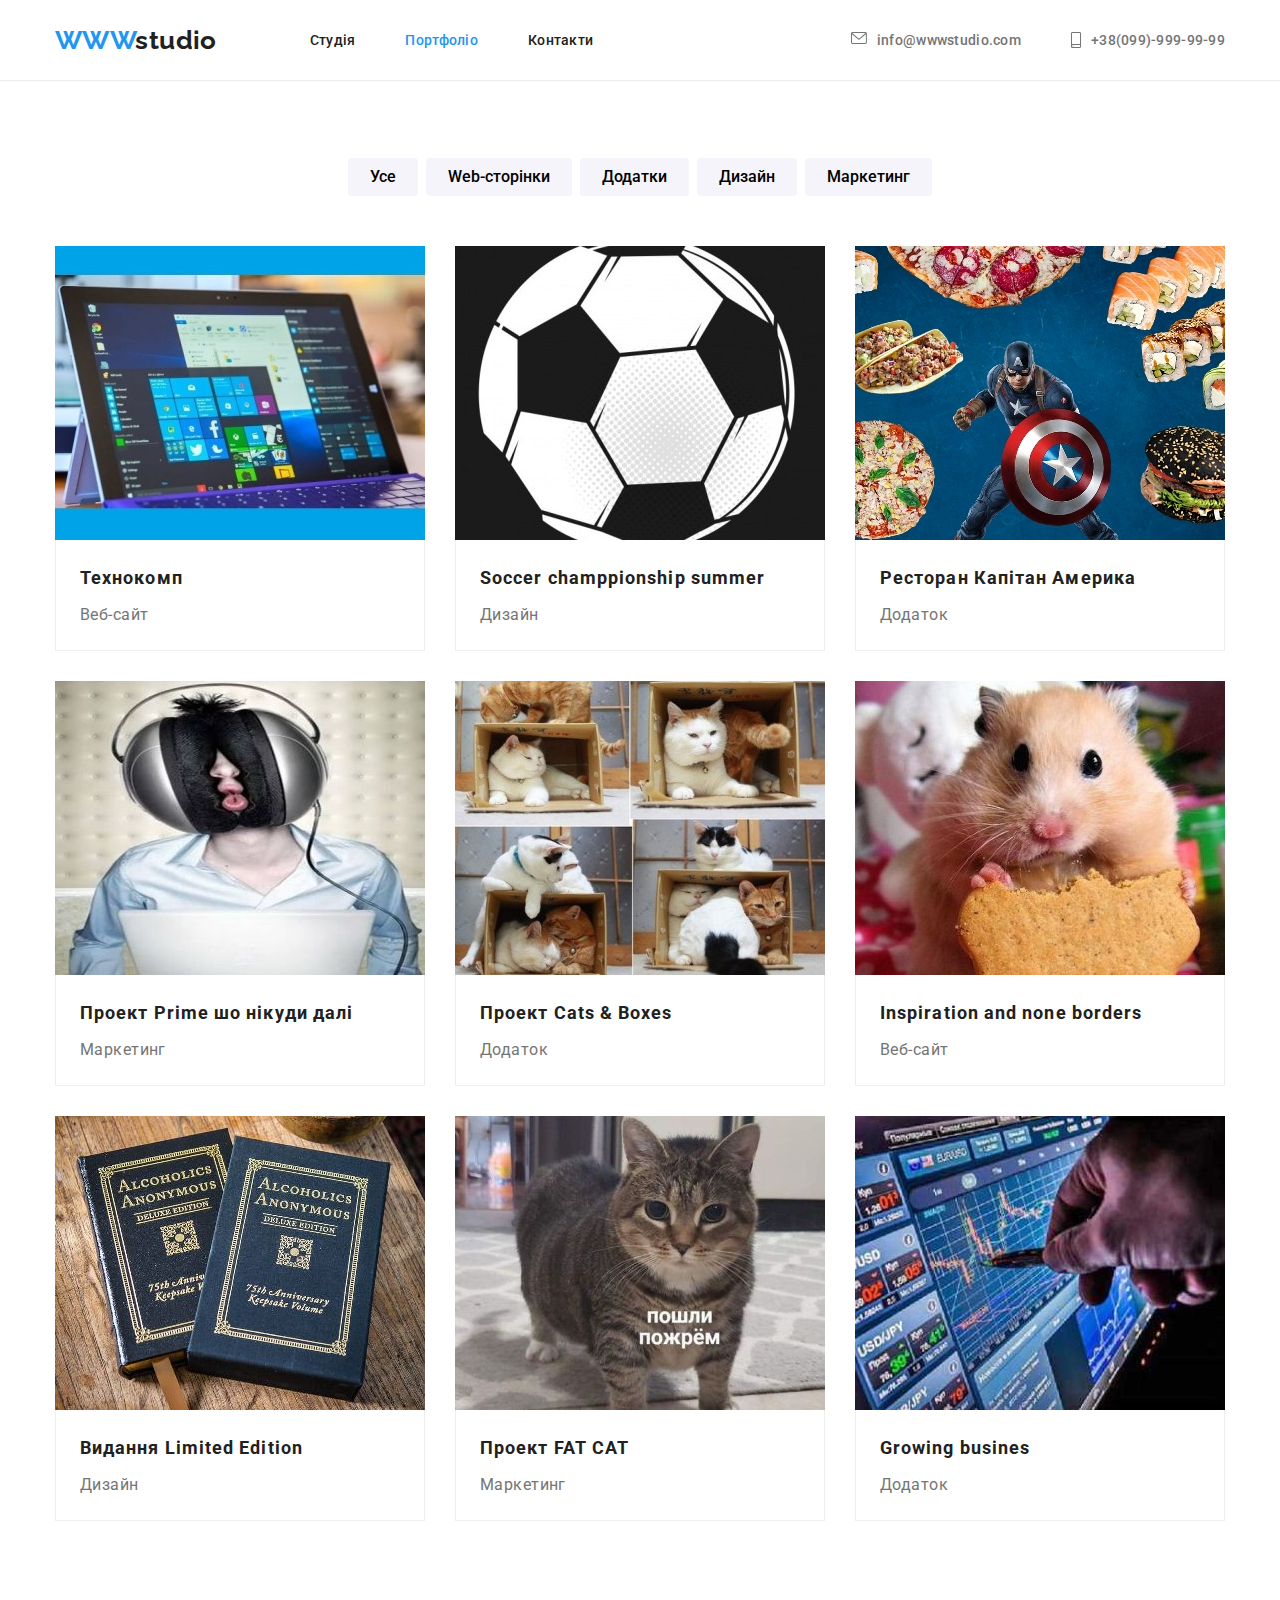
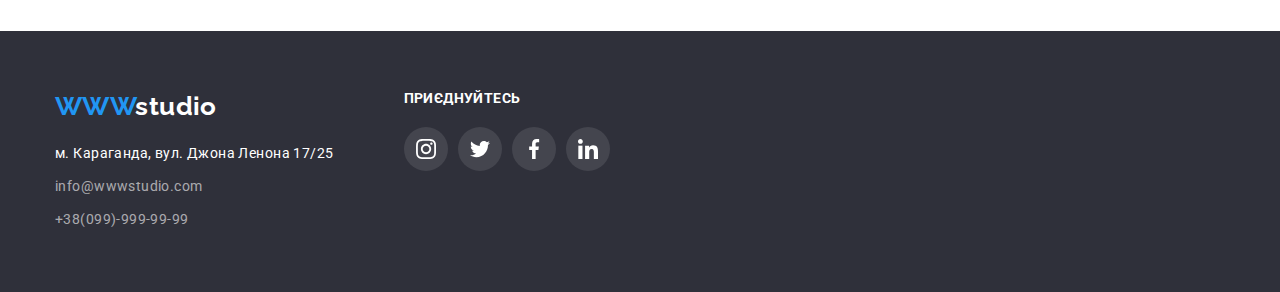
==== pages/portfolio.html @ 4952d4d1 "copy from homework4" ====
<!DOCTYPE html>
<html lang="uk">

<head>
    <meta charset="UTF-8">
    <meta name="viewport" content="width=device-width, initial-scale=1.0">
    <link rel="stylesheet" href="https://cdnjs.cloudflare.com/ajax/libs/modern-normalize/1.0.0/modern-normalize.min.css">
    <link rel="preconnect" href="https://fonts.gstatic.com">
    <link href="https://fonts.googleapis.com/css2?family=Raleway:wght@700;900&family=Roboto:wght@400;500;700&display=swap"
        rel="stylesheet">
    <link rel="stylesheet" href="../css/styles.css">
    <title>Портфоліо</title>
</head>

<body>
    <!-- Шапка -->
    <header class="header">
        <div class="container">
            <a class="logo" href="../index.html"><span>WWW</span>studio</a>
            <nav>
                <ul class="navigation">
                    <li><a href="../index.html">Студія</a></li>
                    <li><a href="./portfolio.html" class="selected-page">Портфоліо</a></li>
                    <li><a href="">Контакти</a></li>
                </ul>
            </nav>
            <ul class="header-contacts">
                <li>
                    <a href="mailto:info@wwwstudio.com">
                        <svg width="16" height="12">
                            <use href="../images/icons.svg#icon-email"></use>
                        </svg>
                        info@wwwstudio.com
                    </a>
                </li>
                <li>
                    <a href="tel:+38(099)-999-99-99">
                        <svg width="10" height="16">
                            <use href="../images/icons.svg#icon-smartphone"></use>
                        </svg>
                        +38(099)-999-99-99
                    </a>
                </li>
            </ul>
        </div>
    </header>

    <main>
        <!-- Приклади робіт-->
        <section class="container section-projects">
            <h2 class="visually-hidden">Приклади робіт</h2>
            <ul class="filter">
                <li><button type="button">Усе</button></li>
                <li><button type="button">Web-сторінки</button></li>
                <li><button type="button">Додатки</button></li>
                <li><button type="button">Дизайн</button></li>
                <li><button type="button">Маркетинг</button></li>
            </ul>
            <ul class="projects">
                <li>
                    <a href=""> 
                        <img src="../images/portfolio-1.jpg" width="370" alt="Фото ноутбука">
                        <div class="project-caption">
                            <h3>Технокомп</h3>
                            <p>Веб-сайт</p>
                        </div>
                    </a>
                </li>
                <li>
                    <a href="">
                        <img src="../images/portfolio-2.jpg" width="370" alt="Постер чемпіонату 2020 з футбольним м’ячем">
                        <div class="project-caption">
                            <h3>Soccer champpionship summer</h3>
                            <p>Дизайн</p>
                        </div>
                    </a>
                </li>
                <li>
                    <a href="">
                        <img src="../images/portfolio-3.jpg" width="370" alt="Фото Капітана Америка та смаколиків">
                        <div class="project-caption">
                            <h3>Ресторан Капітан Америка</h3>
                            <p>Додаток</p>
                        </div>
                    </a>
                </li>
                <li>
                    <a href="">
                        <img src="../images/portfolio-4.jpg" width="370" alt="Фото хлопа затисненого в навушниках">
                        <div class="project-caption">
                            <h3>Проект Prime шо нікуди далі</h3>
                            <p>Маркетинг</p>
                        </div>
                    </a>
                </li>
                <li>
                    <a href="">
                        <img src="../images/portfolio-5.jpg" width="370" alt="Фото коробок з котами">
                        <div class="project-caption">
                            <h3>Проект Cats & Boxes</h3>
                            <p>Додаток</p>
                        </div>
                    </a>
                </li>
                <li>
                    <a href="">
                        <img src="../images/portfolio-6.jpg" width="370" alt="Фото хом’яка що їсть печиво">
                        <div class="project-caption">
                            <h3>Inspiration and none borders</h3>
                            <p>Веб-сайт</p>
                        </div>
                    </a>
                </li>
                <li>
                    <a href="">
                        <img src="../images/portfolio-7.jpg" width="370" alt="Фото книжок з написом анонімні алкоголики">
                        <div class="project-caption">
                            <h3>Видання Limited Edition</h3>
                            <p>Дизайн</p>
                        </div>
                    </a>
                </li>
                <li>
                    <a href="">
                        <img src="../images/portfolio-8.jpg" width="370" alt="Фото кота і напис пішли їсти">
                        <div class="project-caption">
                            <h3>Проект FAT CAT</h3>
                            <p>Маркетинг</p>
                        </div>
                    </a>
                </li>
                <li>
                    <a href="">
                        <img src="../images/portfolio-9.jpg" width="370" alt="Фото екрану з графіками">
                        <div class="project-caption">
                            <h3>Growing busines</h3>
                            <p>Додаток</p>
                        </div>
                    </a>
                </li>
            </ul>
        </section>
    </main>

    <!-- Футер -->
    <footer class="footer">
        <div class="container">
            <div class="logo-addres">
                <a class="logo" href="../index.html"><span>WWW</span>studio</a>
                <address class="footer-address">
                    <a href="">м. Караганда, вул. Джона Ленона 17/25</a>
                    <a href="mailto:info@wwwstudio.com"> info@wwwstudio.com</a>
                    <a href="tel:+38(099)-999-99-99">+38(099)-999-99-99</a>
                </address>
            </div>
            <div>
                <h3>Приєднуйтесь</h3>
                <ul class="soucial-links">
                    <li>
                        <a href="">
                            <svg width="20" height="20">
                                <use href="../images/icons.svg#icon-instagram"></use>
                            </svg>
                        </a>
                    </li>
                    <li>
                        <a href="">
                            <svg width="20" height="20">
                                <use href="../images/icons.svg#icon-twitter"></use>
                            </svg>
                        </a>
                    </li>
                    <li>
                        <a href="">
                            <svg width="20" height="20">
                                <use href="../images/icons.svg#icon-facebook"></use>
                            </svg>
                        </a>
                    </li>
                    <li>
                        <a href="">
                            <svg width="20" height="20">
                                <use href="../images/icons.svg#icon-linkedin"></use>
                            </svg>
                        </a>
                    </li>
                </ul>
            </div>
        </div>
    </footer>
</body>

</html>
---- css/styles.css ----
/*
index.html
text colors:
    #212121 - main (nav, h, logo color2)
    #757575 - auxiliary (p, nav button adres/phone)
    #2196f3 - accent (logo color1, activ)
    #FFFFFF - footer h, footer logo color1, hero caption
    #FFFFFF 60%  - futer p
backgrunds colors:
    #FFFFFF - nav, cards
    #2196f3 - button
    #E5E5E5 - section
    #F5F4FA - section alternative
    #2F303A - footer: 

portfolio.html
text colors:
    #212121 - main (nav, h, logo color2, unhovered filters)
    #757575 - auxiliary (p, nav button adres/phone)
    #2196f3 - logo color1, activ nav
    #FFFFFF - footer h, footer logo color1, hovered filters
    #FFFFFF 60%  - futer p:
backgrunds colors:
    #FFFFFF - nav, cards
    #ECECEC -portfolio line "heder-section"
    #E5E5E5 - section
    #F5F4FA - unhovered filters
    #2196f3 - hovered filters
    #EEEEEE cards border
    #2F303A - footer: 

    add fonts
    font-family: 'Raleway', sans-serif;
    
*/

:root {
  --main-text-color: #212121;
  --auxiliary-text-color: #757575;
  --accent-color: #2196f3;
  --section-bg-color: #f5f4fa;
  --additional-color: #ffffff;
  --second-additional-color: rgba(255, 255, 255, 0.6);
}

/* Basic teg-style settings*/
h1,
h2,
h3,
p {
  margin-top: 0;
  margin-bottom: 0;
}
ul {
  list-style: none;
  padding-left: 0;
  margin-top: 0;
  margin-bottom: 0;
}
a {
  text-decoration: none;
  color: inherit;
  display: block;
  /* background-color: red; */
}
img {
  display: block;
  max-width: 100%;
  height: auto;
}
svg {
  display: block;
}
p {
  color: var(--auxiliary-text-color);
}
body {
  background-color: var(--additional-color);
  color: var(--main-text-color);

  font-family: 'Roboto', sans-serif;
  font-style: normal;
  font-weight: normal;
  font-size: 14px;
  line-height: 1.14;
  letter-spacing: 0.03em;
}

h2 {
  font-weight: 700;
  font-size: 36px;
  line-height: 1.17;
  text-align: center;
  margin-bottom: 50px;
}

/* Special teg-style settings*/

.visually-hidden {
  position: absolute;
  width: 1px;
  height: 1px;
  margin: -1px;
  border: 0;
  padding: 0;
  clip: rect(0 0 0 0);
  overflow: hidden;
}

/* containers */
.container {
  width: 1200px;
  padding-left: 15px;
  padding-right: 15px;
  margin: 0 auto;
}

/* logo*/
.logo span,
.selected-page {
  color: var(--accent-color);
}
.logo {
  margin-right: 93px;
  font-family: Raleway;
  font-weight: 700;
  font-size: 26px;
  line-height: 1.19;
}
/* header navigation*/
.header {
  /* border-bottom: 1px solid #ececec; */
  box-shadow: 0px 1px 1px #ececec;
}
.header .container {
  display: flex;
  align-items: center;
}
.navigation {
  display: flex;
}
.navigation li:not(:last-child) {
  margin-right: 50px;
}
.header-contacts {
  display: flex;
  margin-left: auto;
}
.header-contacts li:not(:last-child) {
  margin-right: 50px;
}

.header-contacts svg {
  margin-right: 10px;
}
.navigation a,
.header-contacts a {
  padding-top: 32px;
  padding-bottom: 32px;
  font-weight: 500;
  line-height: 1.17;
  letter-spacing: 0.02em;
}
.header-contacts a {
  color: var(--auxiliary-text-color);
  display: flex;
}
.navigation a:hover,
.navigation a:focus,
.header-contacts a:hover,
.header-contacts a:focus {
  color: var(--accent-color);
  --color5: var(--accent-color);
}
/* footer*/
.footer {
  color: var(--additional-color);
  background-color: #2f303a;
}
.logo-addres {
  margin-right: 70px;
}
.footer-address {
  display: flex;
  flex-direction: column;
  font-style: normal;
  line-height: 1.71;
}
.footer .container {
  display: flex;
  padding-top: 60px;
  padding-bottom: 60px;
}
.footer .logo {
  margin-bottom: 20px;
}
.footer a {
  width: fit-content;
}
.footer-address a:not(:first-child) {
  margin-top: 9px;
  color: var(--second-additional-color);
}
.footer h3 {
  margin-bottom: 20px;
  font-size: 14px;
  font-weight: 700;
  text-transform: uppercase;
}
.footer .soucial-links {
  display: flex;
}
.footer .soucial-links li:not(:last-child) {
  margin-right: 10px;
}
.footer .soucial-links a {
  width: 44px;
  height: 44px;
  display: flex;
  justify-content: center;
  align-items: center;
  border-radius: 50%;
  background-color: rgba(255, 255, 255, 0.1);
  --color3: var(--additional-color);
}
.footer .soucial-links a:hover,
.footer .soucial-links a:focus {
  background-color: var(--accent-color);
  filter: drop-shadow(0px 4px 4px rgba(0, 0, 0, 0.25));
}

/*index.html main*/
.hero-section {
  background-image: linear-gradient(
      rgba(47, 48, 58, 0.4),
      rgba(47, 48, 58, 0.4)
    ),
    url('../images/hero.jpg');
  background-repeat: no-repeat;
  background-position: 50% 50%;
  padding-top: 200px;
  padding-bottom: 200px;
}
.hero {
  text-align: center;
}
.hero h1 {
  display: block;
  width: 630px;
  margin-bottom: 30px;
  margin-left: auto;
  margin-right: auto;

  color: var(--additional-color);
  font-weight: 900;
  font-size: 44px;
  line-height: 1.3636;
  text-align: center;
  letter-spacing: 0.06em;
  text-transform: uppercase;
}
.hero-button {
  display: inline-block;
  padding: 10px 32px;

  color: var(--additional-color);
  background-color: var(--accent-color);
  font-weight: 900;
  font-size: 16px;
  line-height: 1.875;
  text-align: center;
  letter-spacing: 0.06em;
  box-shadow: 0px 4px 4px rgba(0, 0, 0, 0.15);
  border-radius: 4px;
}
.section-benefits {
  padding-top: 94px;
  padding-bottom: 94px;
}
.benefits {
  display: flex;
}
.benefits li:not(:last-child) {
  margin-right: 30px;
}

.benefits svg {
  width: 70px;
  height: 70px;
}
.benefits div {
  padding-top: 25px;
  padding-bottom: 25px;
  padding-left: 100px;
  padding-right: 100px;
  margin-bottom: 30px;
  background-color: var(--section-bg-color);
  border-radius: 4px;
}

.benefits h3 {
  margin-bottom: 10px;
  font-size: 14px;
  font-weight: 700;
  text-transform: uppercase;
}
.benefits p {
  font-weight: 400;
  line-height: 1.71;
}
.section-spec-ion {
  padding-bottom: 94px;
}
.spec-ion {
  display: flex;
}
.spec-ion li:not(:last-child) {
  margin-right: 30px;
}
.team-section {
  background-color: var(--section-bg-color);
}
.team-section > div {
  padding-top: 94px;
  padding-bottom: 94px;
}
.team {
  display: flex;
}
.team > li:not(:last-child) {
  margin-right: 30px;
}
.team > li {
  box-shadow: 0px 1px 3px rgba(0, 0, 0, 0.12), 0px 1px 1px rgba(0, 0, 0, 0.14),
    0px 2px 1px rgba(0, 0, 0, 0.2);
  border-radius: 0px 0px 4px 4px;
  background-color: var(--additional-color);
}
.card-caption {
  padding-top: 30px;
  padding-bottom: 30px;
  padding-right: 32px;
  padding-left: 32px;
}

.team h3 {
  margin-bottom: 10px;
  font-weight: 500;
  font-size: 16px;
  line-height: 1.19;
  text-align: center;
}
.team p {
  margin-bottom: 16px;
  font-weight: 400;
  font-size: 16px;
  line-height: 1.17;
  text-align: center;
}
.team .soucial-links {
  display: flex;
}
.team .soucial-links li:not(:last-child) {
  margin-right: 10px;
}
.team .soucial-links a {
  width: 44px;
  height: 44px;
  display: flex;
  justify-content: center;
  align-items: center;
}

.team .soucial-links a:hover,
.team .soucial-links a:focus {
  border-radius: 50%;
  background-color: var(--accent-color);
  --color3: var(--additional-color);
  filter: drop-shadow(0px 4px 4px rgba(0, 0, 0, 0.25));
}

.section-clients {
  padding-top: 94px;
  padding-bottom: 94px;
}
.clients {
  display: flex;
}

.clients li:not(:last-child) {
  margin-right: 30px;
}
.clients a {
  width: 170px;
  height: 90px;
  border: 1px solid #afb1b8;
  box-sizing: border-box;
  border-radius: 4px;
  display: flex;
  justify-content: center;
  align-items: center;
}
.clients svg {
  display: block;

  /* margin: auto; */
}
.clients a:hover,
.clients a:focus {
  --color3: var(--accent-color);
  border: 1px solid var(--accent-color);
}
/*portfolio.html main*/
.filter {
  display: flex;
  justify-content: center;
  margin-bottom: 50px;
}
.filter li:not(:last-child) {
  margin-right: 8px;
}
.filter button {
  padding-top: 6px;
  padding-bottom: 6px;
  padding-left: 22px;
  padding-right: 22px;
  background-color: var(--section-bg-color);
  font-family: Roboto;
  font-weight: 500;
  font-size: 16px;
  line-height: 1.62;
  text-align: center;
  border-radius: 4px;
  border: none;
}
.filter button:hover,
.filter button:focus {
  color: var(--additional-color);
  background-color: var(--accent-color);
  filter: drop-shadow(0px 4px 4px rgba(0, 0, 0, 0.25));
}

.section-projects {
  padding-top: 78px;
  padding-bottom: 110px;
}
.projects {
  display: flex;
  flex-wrap: wrap;
}
.projects li:not(:nth-child(3n)) {
  margin-right: 30px;
}
.projects li:not(:nth-last-child(-n + 3)) {
  margin-bottom: 30px;
}
.projects h3 {
  margin-bottom: 4px;
  font-weight: 700;
  font-size: 18px;
  line-height: 2;
  letter-spacing: 0.06em;
}
.projects p {
  font-weight: 400;
  font-size: 16px;
  line-height: 1.87;
}
.project-caption {
  padding-top: 20px;
  padding-bottom: 20px;
  padding-left: 24px;
  padding-right: 24px;
  background: var(--additional-color);
  border-left: 1px solid #eeeeee;
  border-right: 1px solid #eeeeee;
  border-bottom: 1px solid #eeeeee;
  box-sizing: border-box;
}

.projects a:hover,
.projects a:focus {
  filter: drop-shadow(0px 4px 4px rgba(0, 0, 0, 0.25));
}
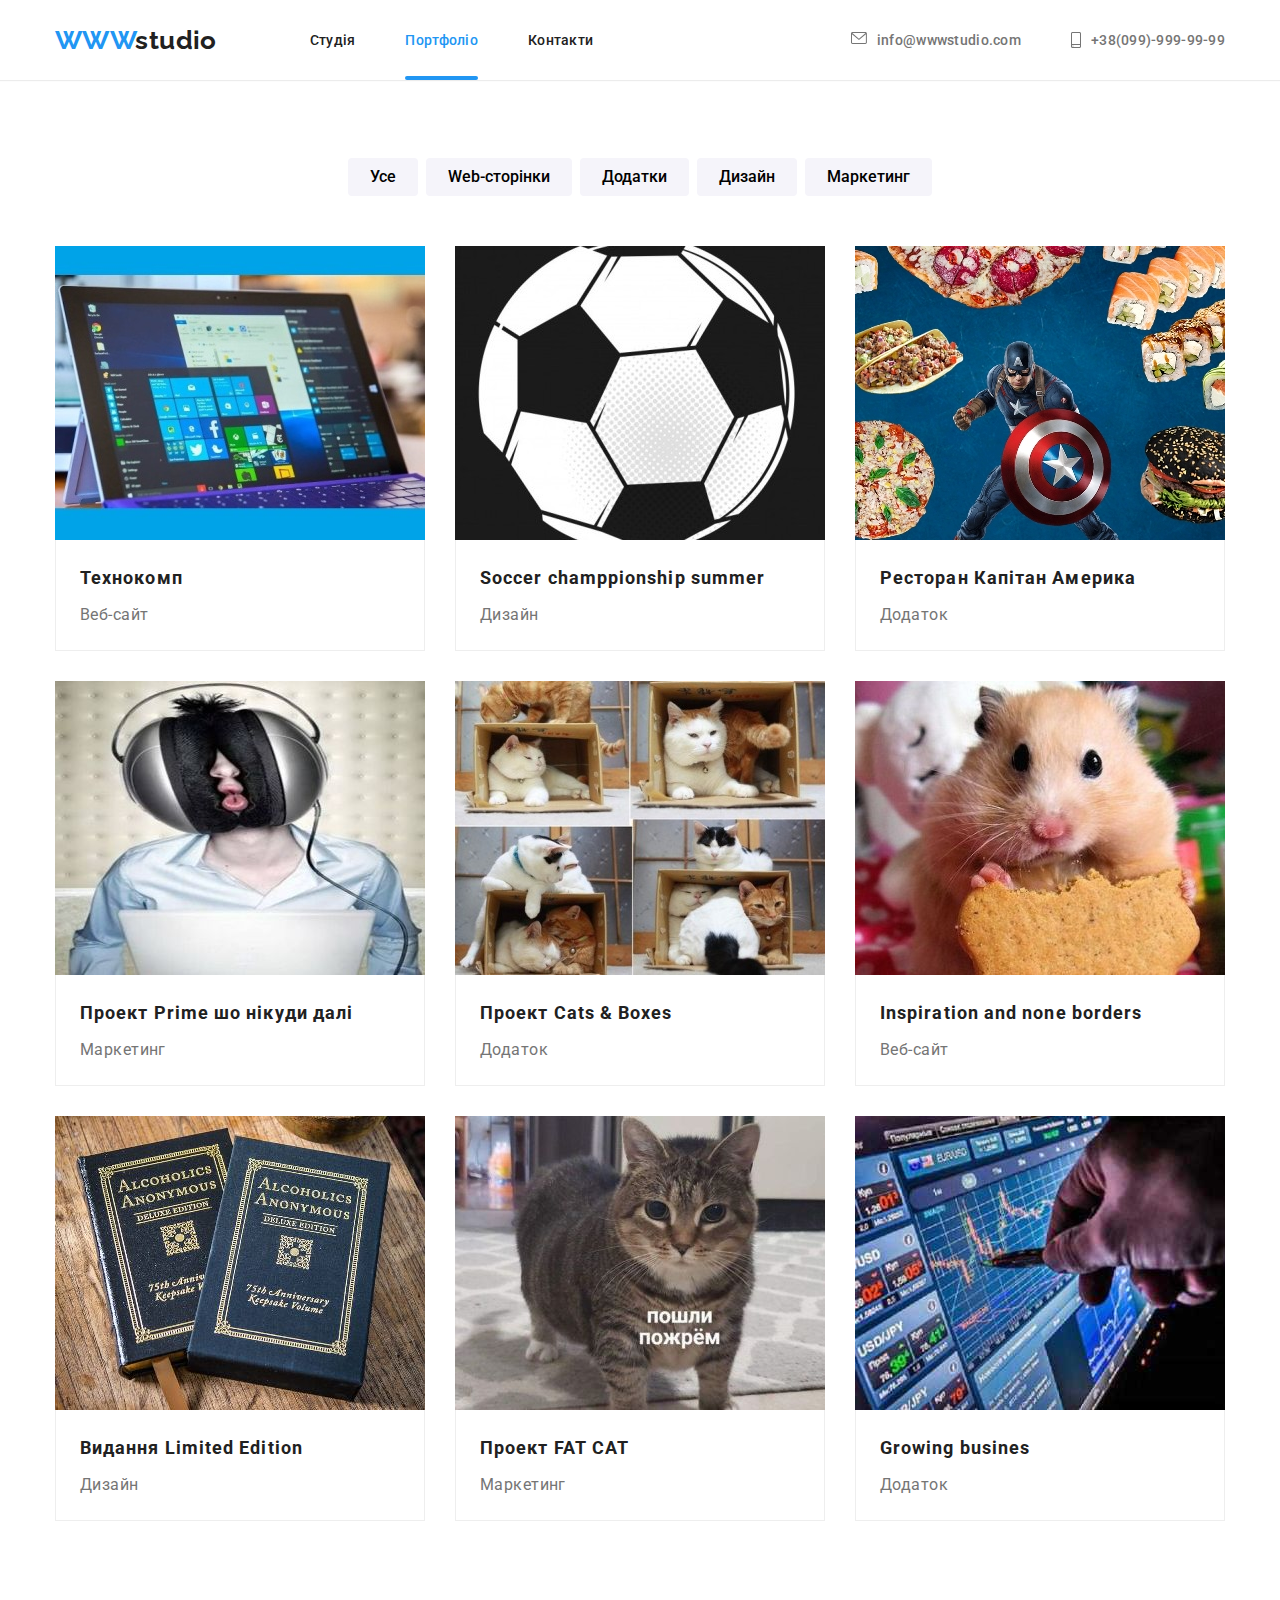
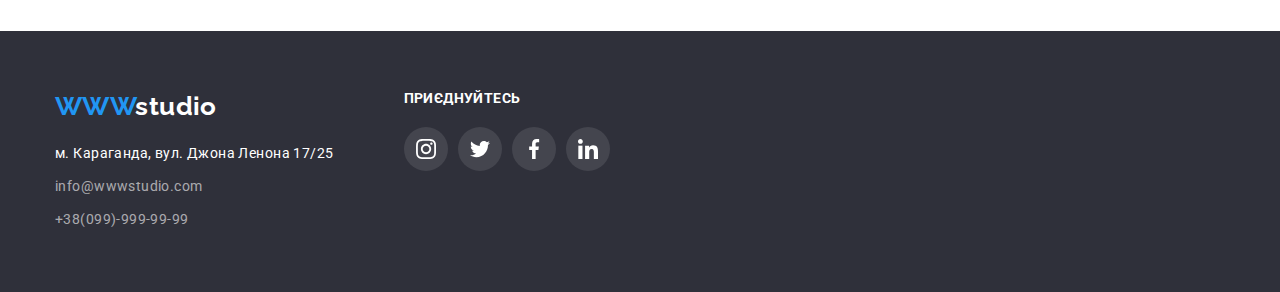
==== commit 8f1af4a7: "transitions" ====
--- a/pages/portfolio.html
+++ b/pages/portfolio.html
@@ -59,7 +59,12 @@
             <ul class="projects">
                 <li>
                     <a href=""> 
-                        <img src="../images/portfolio-1.jpg" width="370" alt="Фото ноутбука">
+                        <div class="info">
+                            <img src="../images/portfolio-1.jpg" width="370" alt="Фото ноутбука">
+                            <p>Технокомп це сучасний продукт призначений для розповсюдження коронавірусних інфекцій. Компанії
+                                користуються цим продуктом для цифрового шпигунства, та атак на захищені сервери конкурентів Технокомп це сучасний продукт призначений для розповсюдження коронавірусних інфекцій. Компанії
+                                користуються цим продуктом для цифрового шпигунства, та атак на захищені сервери конкурентів</p>
+                        </div>
                         <div class="project-caption">
                             <h3>Технокомп</h3>
                             <p>Веб-сайт</p>
@@ -68,7 +73,11 @@
                 </li>
                 <li>
                     <a href="">
-                        <img src="../images/portfolio-2.jpg" width="370" alt="Постер чемпіонату 2020 з футбольним м’ячем">
+                        <div class="info">
+                            <img src="../images/portfolio-2.jpg" width="370" alt="Постер чемпіонату 2020 з футбольним м’ячем">
+                            <p>Технокомп це сучасний продукт призначений для розповсюдження коронавірусних інфекцій. Компанії
+                                користуються цим продуктом для цифрового шпигунства, та атак на захищені сервери конкурентів</p>
+                        </div>
                         <div class="project-caption">
                             <h3>Soccer champpionship summer</h3>
                             <p>Дизайн</p>
@@ -77,7 +86,11 @@
                 </li>
                 <li>
                     <a href="">
-                        <img src="../images/portfolio-3.jpg" width="370" alt="Фото Капітана Америка та смаколиків">
+                        <div class="info">
+                            <img src="../images/portfolio-3.jpg" width="370" alt="Фото Капітана Америка та смаколиків">
+                            <p>Технокомп це сучасний продукт призначений для розповсюдження коронавірусних інфекцій. Компанії
+                                користуються цим продуктом для цифрового шпигунства, та атак на захищені сервери конкурентів</p>
+                        </div>
                         <div class="project-caption">
                             <h3>Ресторан Капітан Америка</h3>
                             <p>Додаток</p>
@@ -86,7 +99,11 @@
                 </li>
                 <li>
                     <a href="">
-                        <img src="../images/portfolio-4.jpg" width="370" alt="Фото хлопа затисненого в навушниках">
+                        <div class="info">
+                            <img src="../images/portfolio-4.jpg" width="370" alt="Фото хлопа затисненого в навушниках">
+                            <p>Технокомп це сучасний продукт призначений для розповсюдження коронавірусних інфекцій. Компанії
+                                користуються цим продуктом для цифрового шпигунства, та атак на захищені сервери конкурентів</p>
+                        </div>
                         <div class="project-caption">
                             <h3>Проект Prime шо нікуди далі</h3>
                             <p>Маркетинг</p>
@@ -95,7 +112,11 @@
                 </li>
                 <li>
                     <a href="">
-                        <img src="../images/portfolio-5.jpg" width="370" alt="Фото коробок з котами">
+                        <div class="info">
+                            <img src="../images/portfolio-5.jpg" width="370" alt="Фото коробок з котами">
+                            <p>Технокомп це сучасний продукт призначений для розповсюдження коронавірусних інфекцій. Компанії
+                                користуються цим продуктом для цифрового шпигунства, та атак на захищені сервери конкурентів</p>
+                        </div>
                         <div class="project-caption">
                             <h3>Проект Cats & Boxes</h3>
                             <p>Додаток</p>
@@ -104,7 +125,11 @@
                 </li>
                 <li>
                     <a href="">
-                        <img src="../images/portfolio-6.jpg" width="370" alt="Фото хом’яка що їсть печиво">
+                        <div class="info">
+                            <img src="../images/portfolio-6.jpg" width="370" alt="Фото хом’яка що їсть печиво">
+                            <p>Технокомп це сучасний продукт призначений для розповсюдження коронавірусних інфекцій. Компанії
+                                користуються цим продуктом для цифрового шпигунства, та атак на захищені сервери конкурентів</p>
+                        </div>
                         <div class="project-caption">
                             <h3>Inspiration and none borders</h3>
                             <p>Веб-сайт</p>
@@ -113,7 +138,11 @@
                 </li>
                 <li>
                     <a href="">
-                        <img src="../images/portfolio-7.jpg" width="370" alt="Фото книжок з написом анонімні алкоголики">
+                        <div class="info">
+                            <img src="../images/portfolio-7.jpg" width="370" alt="Фото книжок з написом анонімні алкоголики">
+                            <p>Технокомп це сучасний продукт призначений для розповсюдження коронавірусних інфекцій. Компанії
+                                користуються цим продуктом для цифрового шпигунства, та атак на захищені сервери конкурентів</p>
+                        </div>
                         <div class="project-caption">
                             <h3>Видання Limited Edition</h3>
                             <p>Дизайн</p>
@@ -122,7 +151,11 @@
                 </li>
                 <li>
                     <a href="">
-                        <img src="../images/portfolio-8.jpg" width="370" alt="Фото кота і напис пішли їсти">
+                        <div class="info">
+                            <img src="../images/portfolio-8.jpg" width="370" alt="Фото кота і напис пішли їсти">
+                            <p>Технокомп це сучасний продукт призначений для розповсюдження коронавірусних інфекцій. Компанії
+                                користуються цим продуктом для цифрового шпигунства, та атак на захищені сервери конкурентів</p>
+                        </div>
                         <div class="project-caption">
                             <h3>Проект FAT CAT</h3>
                             <p>Маркетинг</p>
@@ -131,7 +164,11 @@
                 </li>
                 <li>
                     <a href="">
-                        <img src="../images/portfolio-9.jpg" width="370" alt="Фото екрану з графіками">
+                        <div class="info">
+                            <img src="../images/portfolio-9.jpg" width="370" alt="Фото екрану з графіками">
+                            <p>Технокомп це сучасний продукт призначений для розповсюдження коронавірусних інфекцій. Компанії
+                                користуються цим продуктом для цифрового шпигунства, та атак на захищені сервери конкурентів</p>
+                        </div>
                         <div class="project-caption">
                             <h3>Growing busines</h3>
                             <p>Додаток</p>
--- a/css/styles.css
+++ b/css/styles.css
@@ -41,6 +41,7 @@
   --section-bg-color: #f5f4fa;
   --additional-color: #ffffff;
   --second-additional-color: rgba(255, 255, 255, 0.6);
+  --unaccent-color: #afb1b8;
 }
 
 /* Basic teg-style settings*/
@@ -116,10 +117,10 @@
 }
 
 /* logo*/
-.logo span,
-.selected-page {
+.logo span {
   color: var(--accent-color);
 }
+
 .logo {
   margin-right: 93px;
   font-family: Raleway;
@@ -155,11 +156,14 @@
 }
 .navigation a,
 .header-contacts a {
+  position: relative;
   padding-top: 32px;
   padding-bottom: 32px;
   font-weight: 500;
   line-height: 1.17;
   letter-spacing: 0.02em;
+  transition-duration: 250ms;
+  transition-timing-function: cubic-bezier(0.4, 0, 0.2, 1);
 }
 .header-contacts a {
   color: var(--auxiliary-text-color);
@@ -172,6 +176,23 @@
   color: var(--accent-color);
   --color5: var(--accent-color);
 }
+
+.selected-page {
+  color: var(--accent-color);
+  position: relative;
+}
+.selected-page::before {
+  display: block;
+  content: '';
+  width: 100%;
+  height: 4px;
+  position: absolute;
+  background-color: var(--accent-color);
+  border-radius: 2px;
+  bottom: 0;
+  left: 0;
+}
+
 /* footer*/
 .footer {
   color: var(--additional-color);
@@ -222,6 +243,8 @@
   border-radius: 50%;
   background-color: rgba(255, 255, 255, 0.1);
   --color3: var(--additional-color);
+  transition-duration: 250ms;
+  transition-timing-function: cubic-bezier(0.4, 0, 0.2, 1);
 }
 .footer .soucial-links a:hover,
 .footer .soucial-links a:focus {
@@ -301,6 +324,7 @@
 .benefits h3 {
   margin-bottom: 10px;
   font-size: 14px;
+  line-height: 1.17;
   font-weight: 700;
   text-transform: uppercase;
 }
@@ -317,6 +341,24 @@
 .spec-ion li:not(:last-child) {
   margin-right: 30px;
 }
+.spec-ion li {
+  position: relative;
+}
+.spec-ion h3 {
+  position: absolute;
+  bottom: 0;
+  left: 0;
+  width: 100%;
+  padding-top: 27px;
+  padding-bottom: 27px;
+  color: var(--additional-color);
+  line-height: 1.17;
+  font-weight: 700;
+  text-transform: uppercase;
+  text-align: center;
+  background: rgba(47, 48, 58, 0.8);
+}
+
 .team-section {
   background-color: var(--section-bg-color);
 }
@@ -369,11 +411,13 @@
   display: flex;
   justify-content: center;
   align-items: center;
+  border-radius: 50%;
+  transition-duration: 250ms;
+  transition-timing-function: cubic-bezier(0.4, 0, 0.2, 1);
 }
 
 .team .soucial-links a:hover,
 .team .soucial-links a:focus {
-  border-radius: 50%;
   background-color: var(--accent-color);
   --color3: var(--additional-color);
   filter: drop-shadow(0px 4px 4px rgba(0, 0, 0, 0.25));
@@ -399,17 +443,29 @@
   display: flex;
   justify-content: center;
   align-items: center;
+  --color3: var(--unaccent-color);
+  border: 1px solid var(--unaccent-color);
+  transition-duration: 250ms;
+  transition-timing-function: cubic-bezier(0.4, 0, 0.2, 1);
 }
 .clients svg {
   display: block;
-
-  /* margin: auto; */
-}
+}
+/* .clients use {
+  --color3: var(--unaccent-color);
+  transition-duration: 3250ms;
+  transition-timing-function: cubic-bezier(0.4, 0, 0.2, 1);
+} */
 .clients a:hover,
 .clients a:focus {
   --color3: var(--accent-color);
   border: 1px solid var(--accent-color);
 }
+/* .clients a:hover use,
+.clients a:focus use {
+  --color3: var(--accent-color);
+} */
+
 /*portfolio.html main*/
 .filter {
   display: flex;
@@ -432,12 +488,15 @@
   text-align: center;
   border-radius: 4px;
   border: none;
+  transition-duration: 250ms;
+  transition-timing-function: cubic-bezier(0.4, 0, 0.2, 1);
 }
 .filter button:hover,
 .filter button:focus {
   color: var(--additional-color);
   background-color: var(--accent-color);
-  filter: drop-shadow(0px 4px 4px rgba(0, 0, 0, 0.25));
+  box-shadow: 0px 3px 1px rgba(0, 0, 0, 0.1), 0px 1px 2px rgba(0, 0, 0, 0.08),
+    0px 2px 2px rgba(0, 0, 0, 0.12);
 }
 
 .section-projects {
@@ -448,6 +507,7 @@
   display: flex;
   flex-wrap: wrap;
 }
+
 .projects li:not(:nth-child(3n)) {
   margin-right: 30px;
 }
@@ -477,8 +537,33 @@
   border-bottom: 1px solid #eeeeee;
   box-sizing: border-box;
 }
+.info {
+  position: relative;
+  overflow: hidden;
+}
+.info p {
+  position: absolute;
+  width: 100%;
+  height: 100%;
+  bottom: -100%;
+  left: 0;
+  padding: 63px 24px;
+  color: var(--additional-color);
+  background-color: rgba(33, 150, 243, 0.9);
+  font-weight: 400;
+  font-size: 18px;
+  line-height: 1.56;
+  opacity: 0;
+  transition-duration: 250ms;
+  transition-timing-function: cubic-bezier(0.4, 0, 0.2, 1);
+}
 
 .projects a:hover,
 .projects a:focus {
-  filter: drop-shadow(0px 4px 4px rgba(0, 0, 0, 0.25));
-}
+  box-shadow: 0px 1px 1px rgba(0, 0, 0, 0.12), 0px 4px 4px rgba(0, 0, 0, 0.06),
+    1px 4px 6px rgba(0, 0, 0, 0.16);
+}
+.projects a:hover .info p {
+  opacity: 1;
+  bottom: 0%;
+}
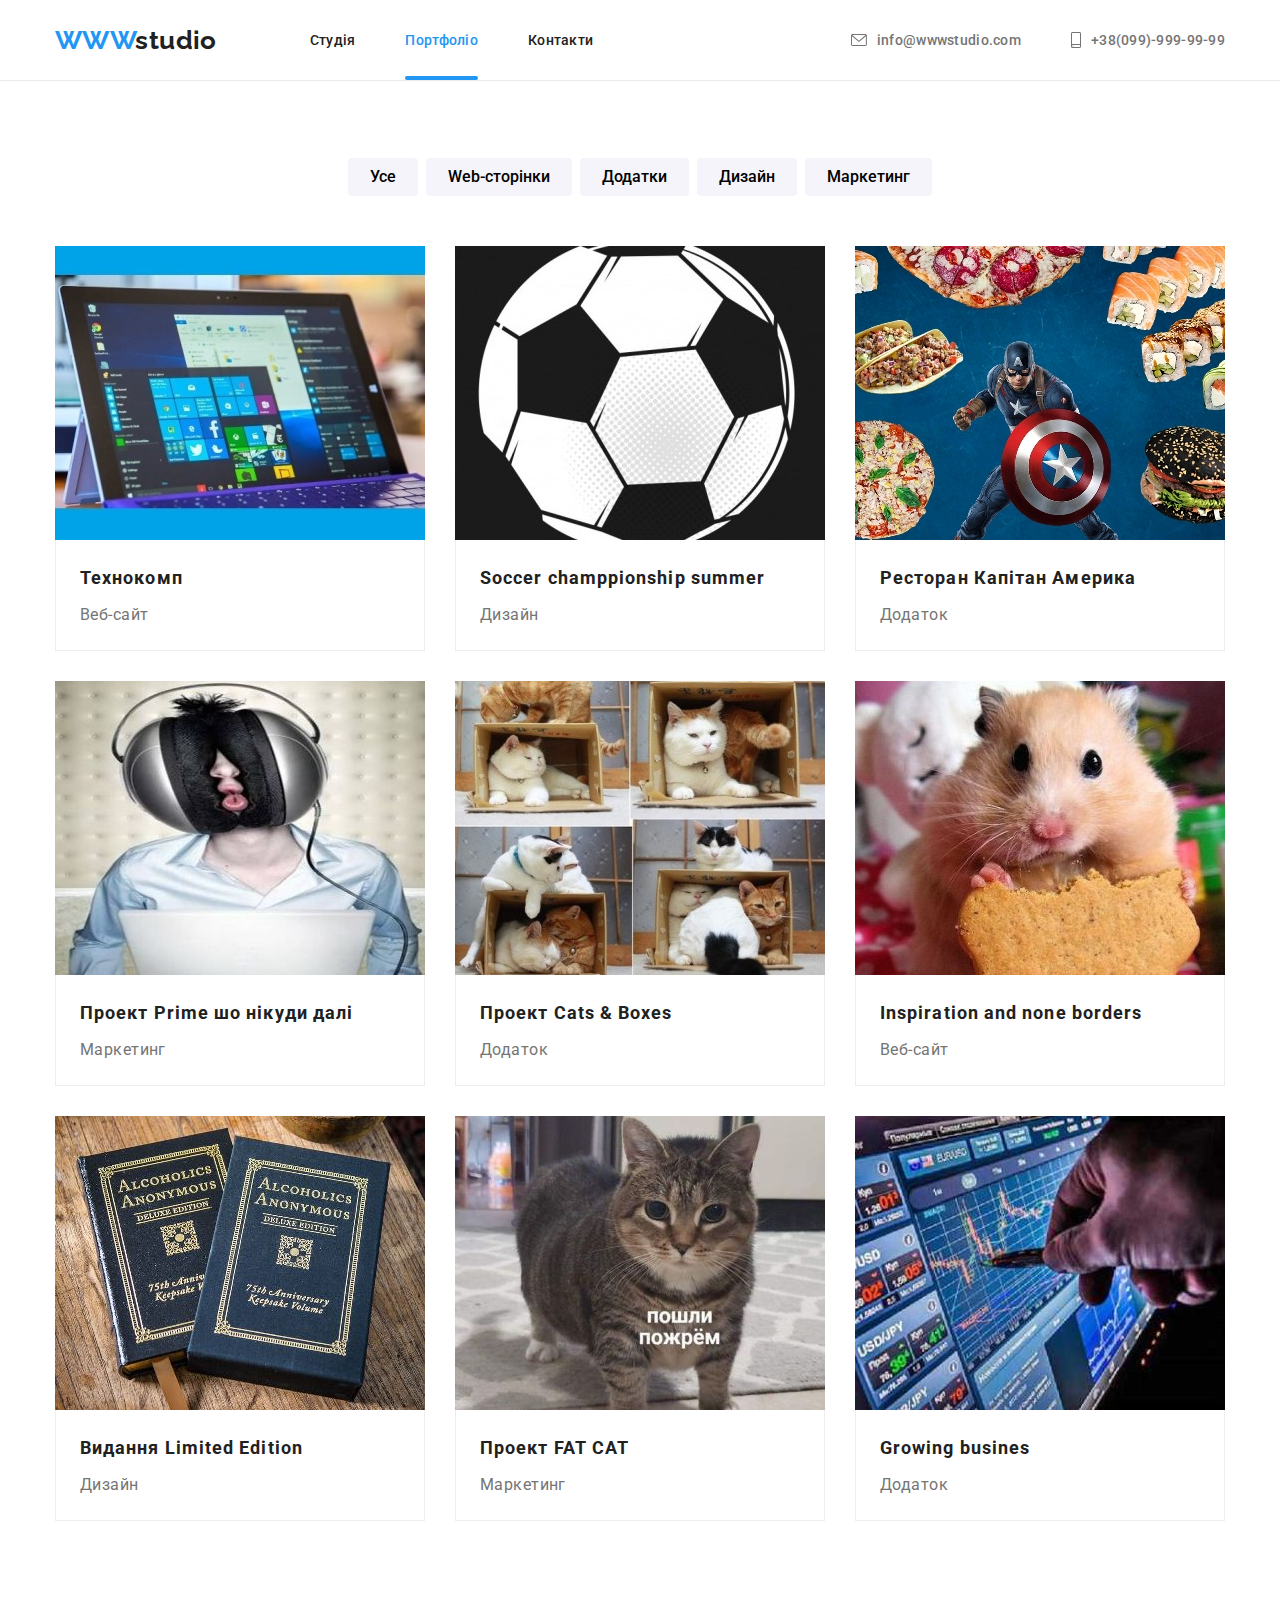
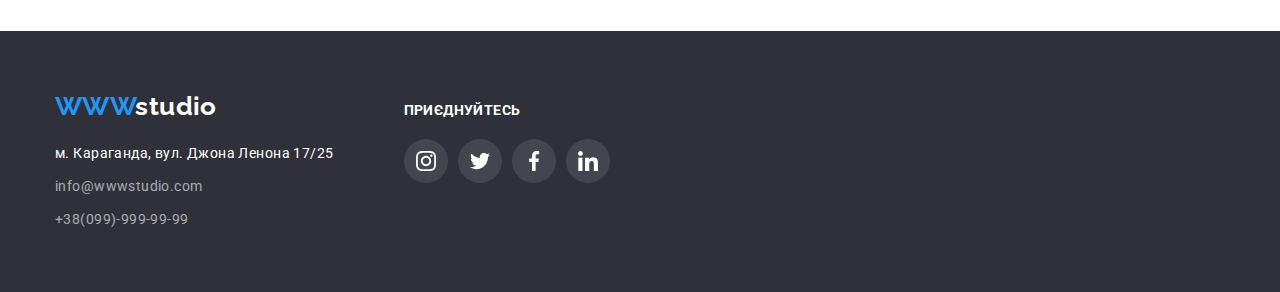
==== commit cd8af2ee: "fix section paddings" ====
--- a/pages/portfolio.html
+++ b/pages/portfolio.html
@@ -14,8 +14,8 @@
 
 <body>
     <!-- Шапка -->
-    <header class="header">
-        <div class="container">
+    <div class="header-div">
+        <header class="header container">
             <a class="logo" href="../index.html"><span>WWW</span>studio</a>
             <nav>
                 <ul class="navigation">
@@ -42,8 +42,8 @@
                     </a>
                 </li>
             </ul>
-        </div>
-    </header>
+        </header>
+    </div>
 
     <main>
         <!-- Приклади робіт-->
@@ -180,8 +180,8 @@
     </main>
 
     <!-- Футер -->
-    <footer class="footer">
-        <div class="container">
+    <div class="footer-div">
+        <footer class="footer container">
             <div class="logo-addres">
                 <a class="logo" href="../index.html"><span>WWW</span>studio</a>
                 <address class="footer-address">
@@ -223,8 +223,8 @@
                     </li>
                 </ul>
             </div>
-        </div>
-    </footer>
+        </footer>
+    </div>
 </body>
 
 </html>--- a/css/styles.css
+++ b/css/styles.css
@@ -64,6 +64,10 @@
   display: block;
   /* background-color: red; */
 }
+button {
+  text-decoration: none;
+  border: none;
+}
 img {
   display: block;
   max-width: 100%;
@@ -129,11 +133,11 @@
   line-height: 1.19;
 }
 /* header navigation*/
-.header {
+.header-div {
   /* border-bottom: 1px solid #ececec; */
   box-shadow: 0px 1px 1px #ececec;
 }
-.header .container {
+.header {
   display: flex;
   align-items: center;
 }
@@ -167,14 +171,15 @@
 }
 .header-contacts a {
   color: var(--auxiliary-text-color);
-  display: flex;
+  fill: currentColor;
+  display: flex;
+  align-items: center;
 }
 .navigation a:hover,
 .navigation a:focus,
 .header-contacts a:hover,
 .header-contacts a:focus {
   color: var(--accent-color);
-  --color5: var(--accent-color);
 }
 
 .selected-page {
@@ -194,8 +199,7 @@
 }
 
 /* footer*/
-.footer {
-  color: var(--additional-color);
+.footer-div {
   background-color: #2f303a;
 }
 .logo-addres {
@@ -207,10 +211,12 @@
   font-style: normal;
   line-height: 1.71;
 }
-.footer .container {
+.footer {
   display: flex;
   padding-top: 60px;
   padding-bottom: 60px;
+  align-items: baseline;
+  color: var(--additional-color);
 }
 .footer .logo {
   margin-bottom: 20px;
@@ -242,7 +248,7 @@
   align-items: center;
   border-radius: 50%;
   background-color: rgba(255, 255, 255, 0.1);
-  --color3: var(--additional-color);
+  fill: var(--additional-color);
   transition-duration: 250ms;
   transition-timing-function: cubic-bezier(0.4, 0, 0.2, 1);
 }
@@ -253,19 +259,20 @@
 }
 
 /*index.html main*/
-.hero-section {
+.hero {
   background-image: linear-gradient(
       rgba(47, 48, 58, 0.4),
       rgba(47, 48, 58, 0.4)
     ),
     url('../images/hero.jpg');
   background-repeat: no-repeat;
+  /* background-size: cover; */
   background-position: 50% 50%;
+  text-align: center;
+}
+.hero-section {
   padding-top: 200px;
   padding-bottom: 200px;
-}
-.hero {
-  text-align: center;
 }
 .hero h1 {
   display: block;
@@ -295,7 +302,76 @@
   letter-spacing: 0.06em;
   box-shadow: 0px 4px 4px rgba(0, 0, 0, 0.15);
   border-radius: 4px;
-}
+  transition-duration: 250ms;
+  transition-timing-function: cubic-bezier(0.4, 0, 0.2, 1);
+}
+.hero-button:hover,
+.hero-button:focus {
+  background-color: #188ce8;
+}
+/* модалка */
+.backdrop {
+  position: fixed;
+  top: 0;
+  left: 0;
+  width: 100%;
+  height: 100%;
+
+  opacity: 1;
+  transition-duration: 250ms;
+  transition-timing-function: cubic-bezier(0.4, 0, 0.2, 1);
+
+  background-color: rgba(0, 0, 0, 0.2);
+}
+.backdrop.is-hidden {
+  opacity: 0;
+  pointer-events: none;
+}
+
+.modal {
+  position: absolute;
+  top: 50%;
+  left: 50%;
+
+  transform: translate(-50%, -50%) scale(1);
+  transition-duration: 250ms;
+  transition-timing-function: cubic-bezier(0.4, 0, 0.2, 1);
+
+  height: 581px;
+  width: 528px;
+  background-color: var(--additional-color);
+  padding: 40px;
+  box-shadow: 0px 1px 3px rgba(0, 0, 0, 0.12), 0px 1px 1px rgba(0, 0, 0, 0.14),
+    0px 2px 1px rgba(0, 0, 0, 0.2);
+  border-radius: 4px;
+}
+.backdrop.is-hidden .modal {
+  transform: translate(-50%, -200%) scale(0.2);
+}
+
+.modal button {
+  position: absolute;
+  top: 8px;
+  right: 8px;
+  display: flex;
+  height: 30px;
+  width: 30px;
+  justify-content: center;
+  align-items: center;
+
+  background-color: var(--additional-color);
+  border-radius: 50%;
+  border: 1px solid rgba(0, 0, 0, 0.1);
+
+  fill: #000000;
+  transition-duration: 250ms;
+  transition-timing-function: cubic-bezier(0.4, 0, 0.2, 1);
+}
+
+.modal > button:hover {
+  fill: var(--accent-color);
+}
+
 .section-benefits {
   padding-top: 94px;
   padding-bottom: 94px;
@@ -317,6 +393,7 @@
   padding-left: 100px;
   padding-right: 100px;
   margin-bottom: 30px;
+
   background-color: var(--section-bg-color);
   border-radius: 4px;
 }
@@ -351,18 +428,19 @@
   width: 100%;
   padding-top: 27px;
   padding-bottom: 27px;
-  color: var(--additional-color);
+
   line-height: 1.17;
   font-weight: 700;
   text-transform: uppercase;
   text-align: center;
+  color: var(--additional-color);
   background: rgba(47, 48, 58, 0.8);
 }
 
+.team-div {
+  background-color: var(--section-bg-color);
+}
 .team-section {
-  background-color: var(--section-bg-color);
-}
-.team-section > div {
   padding-top: 94px;
   padding-bottom: 94px;
 }
@@ -373,10 +451,10 @@
   margin-right: 30px;
 }
 .team > li {
+  background-color: var(--additional-color);
   box-shadow: 0px 1px 3px rgba(0, 0, 0, 0.12), 0px 1px 1px rgba(0, 0, 0, 0.14),
     0px 2px 1px rgba(0, 0, 0, 0.2);
   border-radius: 0px 0px 4px 4px;
-  background-color: var(--additional-color);
 }
 .card-caption {
   padding-top: 30px;
@@ -412,6 +490,8 @@
   justify-content: center;
   align-items: center;
   border-radius: 50%;
+
+  fill: var(--unaccent-color);
   transition-duration: 250ms;
   transition-timing-function: cubic-bezier(0.4, 0, 0.2, 1);
 }
@@ -419,7 +499,7 @@
 .team .soucial-links a:hover,
 .team .soucial-links a:focus {
   background-color: var(--accent-color);
-  --color3: var(--additional-color);
+  fill: var(--additional-color);
   filter: drop-shadow(0px 4px 4px rgba(0, 0, 0, 0.25));
 }
 
@@ -437,34 +517,24 @@
 .clients a {
   width: 170px;
   height: 90px;
-  border: 1px solid #afb1b8;
   box-sizing: border-box;
   border-radius: 4px;
   display: flex;
   justify-content: center;
   align-items: center;
-  --color3: var(--unaccent-color);
+  border: 1px solid #afb1b8;
+
+  fill: var(--unaccent-color);
   border: 1px solid var(--unaccent-color);
   transition-duration: 250ms;
   transition-timing-function: cubic-bezier(0.4, 0, 0.2, 1);
 }
-.clients svg {
-  display: block;
-}
-/* .clients use {
-  --color3: var(--unaccent-color);
-  transition-duration: 3250ms;
-  transition-timing-function: cubic-bezier(0.4, 0, 0.2, 1);
-} */
+
 .clients a:hover,
 .clients a:focus {
-  --color3: var(--accent-color);
+  fill: var(--accent-color);
   border: 1px solid var(--accent-color);
 }
-/* .clients a:hover use,
-.clients a:focus use {
-  --color3: var(--accent-color);
-} */
 
 /*portfolio.html main*/
 .filter {
@@ -542,6 +612,7 @@
   overflow: hidden;
 }
 .info p {
+  overflow: auto;
   position: absolute;
   width: 100%;
   height: 100%;
@@ -563,7 +634,8 @@
   box-shadow: 0px 1px 1px rgba(0, 0, 0, 0.12), 0px 4px 4px rgba(0, 0, 0, 0.06),
     1px 4px 6px rgba(0, 0, 0, 0.16);
 }
-.projects a:hover .info p {
+.projects a:hover .info p,
+.projects a:focus .info p {
   opacity: 1;
   bottom: 0%;
 }
